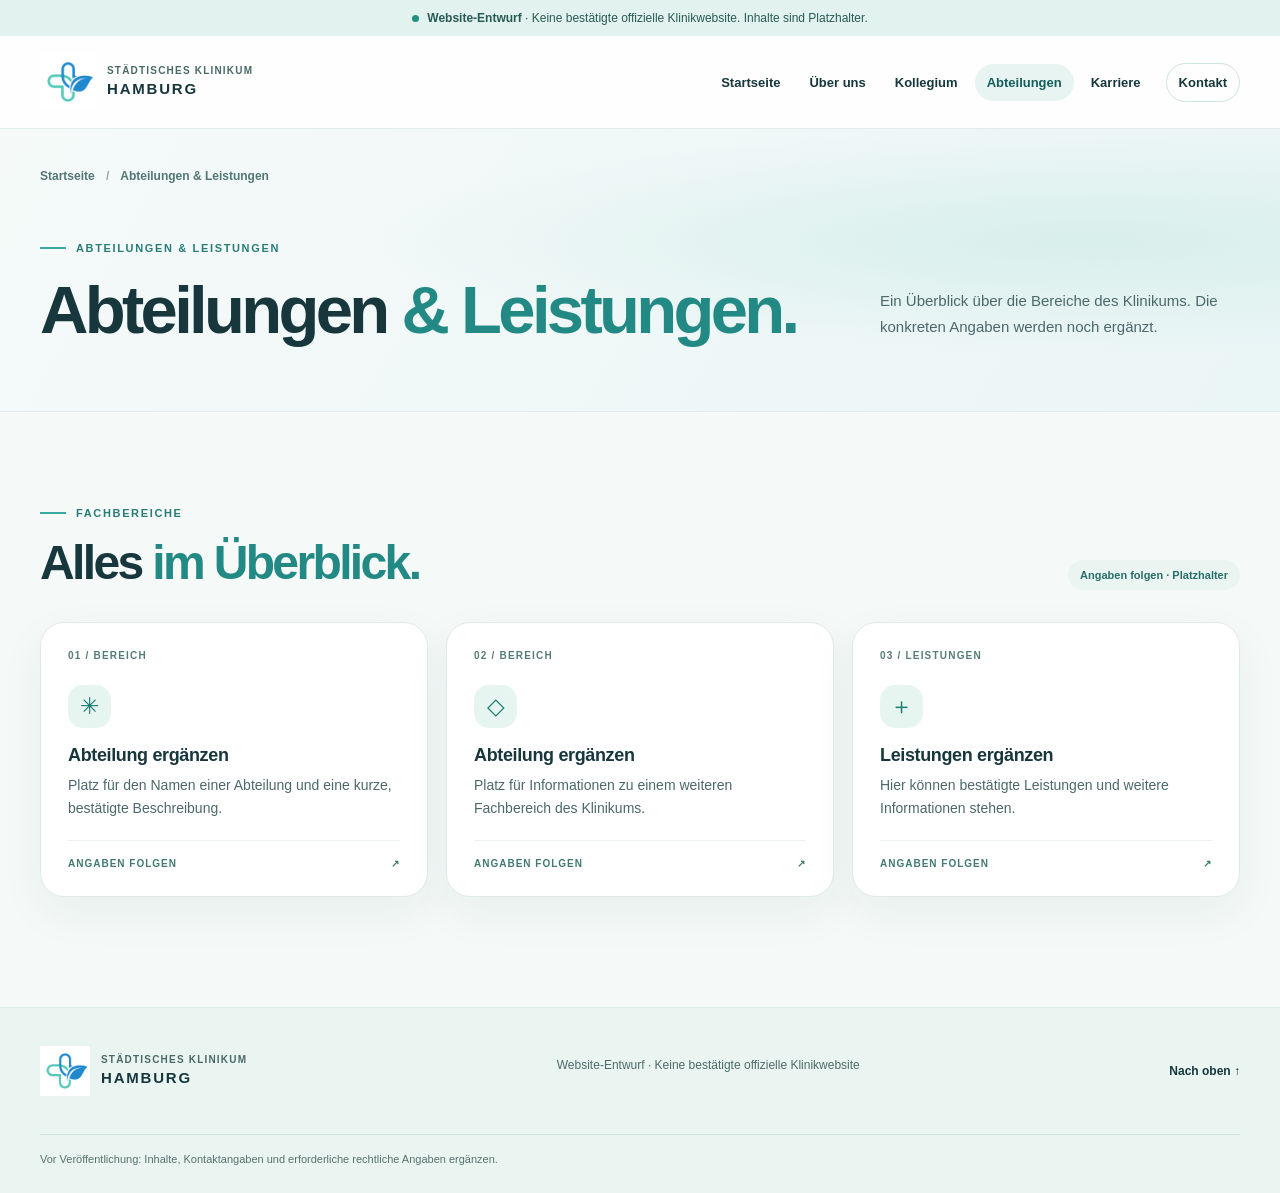
==== abteilungen.html @ b6c34951 "Add files via upload" ====
<!doctype html>
<html lang="de" id="seitenanfang"><head><meta charset="utf-8"><meta name="viewport" content="width=device-width, initial-scale=1"><meta name="description" content="Website-Entwurf für das Städtische Klinikum Hamburg. Inhalte und Kontaktdaten sind Platzhalter und müssen ergänzt werden."><meta name="theme-color" content="#f3f8f7"><title>Abteilungen &amp; Leistungen | Städtisches Klinikum Hamburg</title><link rel="icon" href="assets/logo.png" type="image/png"><link rel="stylesheet" href="style.css"></head><body><a class="skip-link" href="#inhalt">Zum Inhalt springen</a>
<div class="notice"><span class="notice-dot" aria-hidden="true"></span><strong>Website-Entwurf</strong><span> · Keine bestätigte offizielle Klinikwebsite. Inhalte sind Platzhalter.</span></div>
<header class="site-header"><div class="container header-inner"><a class="brand" href="index.html" aria-label="Städtisches Klinikum Hamburg – zur Startseite"><img src="assets/logo.png" alt="" width="56" height="56"><span>STÄDTISCHES KLINIKUM<strong>HAMBURG</strong></span></a><nav class="nav" aria-label="Hauptnavigation"><a href="index.html">Startseite</a><a href="ueber-uns.html">Über uns</a><a href="kollegium.html">Kollegium</a><a href="abteilungen.html" aria-current="page">Abteilungen</a><a href="karriere.html">Karriere</a><a href="kontakt.html">Kontakt</a></nav></div></header><main id="inhalt"><section class="page-hero"><div class="container"><a href="index.html" class="breadcrumb">Startseite <span aria-hidden="true">/</span> Abteilungen & Leistungen</a><div class="page-heading"><div><div class="eyebrow"><span></span>ABTEILUNGEN & LEISTUNGEN</div><h1>Abteilungen <em>&amp; Leistungen.</em></h1></div><p>Ein Überblick über die Bereiche des Klinikums. Die konkreten Angaben werden noch ergänzt.</p></div></div></section><section class="content-section"><div class="container"><div class="subheading"><div><div class="eyebrow"><span></span> FACHBEREICHE</div><h2>Alles <em>im Überblick.</em></h2></div><span class="tag">Angaben folgen · Platzhalter</span></div><div class="service-grid"><article class="service-card"><span class="card-label">01 / BEREICH</span><span class="icon" aria-hidden="true">✳</span><h3>Abteilung ergänzen</h3><p>Platz für den Namen einer Abteilung und eine kurze, bestätigte Beschreibung.</p><span class="card-foot">ANGABEN FOLGEN <span aria-hidden="true">↗</span></span></article><article class="service-card"><span class="card-label">02 / BEREICH</span><span class="icon" aria-hidden="true">◇</span><h3>Abteilung ergänzen</h3><p>Platz für Informationen zu einem weiteren Fachbereich des Klinikums.</p><span class="card-foot">ANGABEN FOLGEN <span aria-hidden="true">↗</span></span></article><article class="service-card"><span class="card-label">03 / LEISTUNGEN</span><span class="icon" aria-hidden="true">＋</span><h3>Leistungen ergänzen</h3><p>Hier können bestätigte Leistungen und weitere Informationen stehen.</p><span class="card-foot">ANGABEN FOLGEN <span aria-hidden="true">↗</span></span></article></div></div></section></main><footer><div class="container footer-inner"><a class="brand" href="index.html"><img src="assets/logo.png" alt="" width="50" height="50"><span>STÄDTISCHES KLINIKUM<strong>HAMBURG</strong></span></a><p>Website-Entwurf · Keine bestätigte offizielle Klinikwebsite</p><a class="footer-link" href="#seitenanfang">Nach oben ↑</a></div><div class="container footer-bottom">Vor Veröffentlichung: Inhalte, Kontaktangaben und erforderliche rechtliche Angaben ergänzen.</div></footer></body></html>
---- style.css ----
:root{--ink:#17373d;--muted:#4c686b;--teal:#176f72;--mint:#50c2b2;--blue:#2585c6;--line:#dbeae7;--bg:#f5f9f8;--shadow:0 16px 45px rgba(32,82,76,.06)}*{box-sizing:border-box}html{scroll-behavior:smooth}body{margin:0;color:var(--ink);background:var(--bg);font-family:-apple-system,BlinkMacSystemFont,"Segoe UI",Arial,sans-serif;-webkit-font-smoothing:antialiased}a{color:inherit}a:focus-visible{outline:3px solid #b46b00;outline-offset:4px}.container{width:min(1200px,calc(100% - 64px));margin:auto}.skip-link{position:absolute;top:-100px;left:12px;z-index:20;background:#fff;padding:12px}.skip-link:focus{top:12px}.notice{padding:9px 16px;text-align:center;background:#e2f2ef;color:#285a55;font-size:12px;line-height:1.5}.notice-dot{display:inline-block;width:7px;height:7px;background:#238f80;border-radius:50%;margin-right:8px}.site-header{background:rgba(255,255,255,.92);border-bottom:1px solid #e1eeeb}.header-inner{min-height:92px;display:flex;justify-content:space-between;align-items:center;gap:30px}.brand{text-decoration:none;display:inline-flex;align-items:center;gap:11px;flex-shrink:0}.brand img{object-fit:contain}.brand>span{font-size:10px;letter-spacing:.12em;font-weight:700;line-height:1.5;color:#496968}.brand strong{display:block;font-size:15px;letter-spacing:.12em;color:#17373d}.nav{display:flex;align-items:center;gap:5px}.nav a{font-size:13px;font-weight:650;text-decoration:none;padding:11px 12px;border-radius:30px;white-space:nowrap}.nav a:hover,.nav a[aria-current=page]{background:#e7f4f1;color:#165e5c}.nav a:last-child{border:1px solid #cee4df;margin-left:8px}.home-hero{background:radial-gradient(ellipse at 90% 14%,#d9f1ed 0,transparent 38%),radial-gradient(ellipse at 65% 100%,#e3f2f7 0,transparent 43%),#f6faf9;overflow:hidden}.hero-layout{min-height:585px;display:grid;grid-template-columns:1.05fr .95fr;align-items:center;gap:55px}.hero-copy{padding:80px 0}.eyebrow{font-size:11px;letter-spacing:.15em;font-weight:750;color:#287d77;display:flex;align-items:center;gap:10px}.eyebrow>span{display:block;width:26px;height:2px;background:#38aa9f}h1,h2,h3,p{margin-top:0}h1,h2{letter-spacing:-.055em;font-weight:650}h1{font-size:clamp(48px,5.5vw,74px);line-height:1.07;margin:23px 0}h1 em,h2 em{color:#238984;font-style:normal}.hero-copy>p{font-size:16px;line-height:1.8;color:var(--muted);max-width:505px;margin-bottom:30px}.actions{display:flex;flex-wrap:wrap;gap:10px}.button{min-height:51px;padding:0 20px;display:inline-flex;align-items:center;justify-content:center;gap:24px;border-radius:14px;text-decoration:none;font-size:13px;font-weight:700;transition:transform .2s,background .2s}.button:hover{transform:translateY(-2px)}.primary{color:white;background:#176f72}.primary:hover{background:#125b5e}.secondary{border:1px solid #c9ded9;background:#fff}.hero-note{margin-top:45px;font-size:12px;color:#506e6b}.hero-note span{color:#278f86;font-size:18px;margin-right:7px}.hero-visual{height:430px;position:relative;display:grid;place-items:center;overflow:hidden;border-radius:42px;background:linear-gradient(145deg,#e6f5f2,#d5ede9 53%,#dbeff5);border:1px solid #d0eae4;box-shadow:0 22px 60px #287e7012}.hero-visual:before{content:"";position:absolute;inset:0;background:radial-gradient(circle at 20% 20%,#fff9,transparent 45%)}.orbit{position:absolute;border:1px solid #afdcd4;border-radius:50%;width:310px;height:310px}.orbit.two{width:440px;height:440px;opacity:.7}.logo-disc{z-index:1;display:grid;place-items:center;width:240px;height:240px;background:white;border-radius:50%;box-shadow:0 20px 45px #317c7020}.logo-disc img{width:185px;height:185px}.floating-label{position:absolute;bottom:27px;left:24px;background:#fffffff0;border:1px solid white;border-radius:17px;box-shadow:var(--shadow);display:flex;align-items:center;gap:12px;padding:13px 17px;font-size:9px;letter-spacing:.1em;color:#5e7975}.floating-label>span{font-size:29px;color:#38ac9f}.floating-label strong{display:block;font-size:12px;letter-spacing:0;color:var(--ink);margin-top:4px}.home-overview,.content-section{padding:95px 0 110px}.section-heading,.subheading{display:flex;justify-content:space-between;align-items:end;gap:20px;margin-bottom:32px}.section-heading h2,.subheading h2,.statement h2{font-size:clamp(33px,3.8vw,48px);line-height:1.15;margin:16px 0 0}.section-heading>p{font-size:14px;color:var(--muted);margin:0 0 5px}.overview-grid{display:grid;grid-template-columns:repeat(3,1fr);gap:16px}.overview-card,.service-card,.person-card,.contact-card,.content-card,.side-card{background:#fff;border:1px solid #e0ebe8;border-radius:24px;box-shadow:var(--shadow)}.overview-card{min-height:230px;padding:25px;display:flex;flex-direction:column;text-decoration:none;transition:transform .2s,box-shadow .2s,border-color .2s}.overview-card:hover{transform:translateY(-3px);border-color:#abd9d0;box-shadow:0 20px 45px #296f6815}.overview-card.wide{background:linear-gradient(145deg,#fff,#edf8f5)}.card-label{font-size:10px;letter-spacing:.12em;font-weight:750;color:#557c77}.icon{display:grid;place-items:center;width:43px;height:43px;border-radius:15px;color:#1b7c76;background:#e7f5f1;font-size:23px;margin:24px 0 17px}.overview-card h3,.service-card h3,.person-card h3,.contact-card h3{font-size:18px;letter-spacing:-.02em;margin:0 0 8px}.overview-card p,.service-card p,.contact-card p{font-size:14px;line-height:1.65;color:var(--muted);margin-bottom:20px}.card-link{margin-top:auto;padding-top:14px;border-top:1px solid #eaf1ef;font-size:12px;font-weight:700;color:#237c76;display:flex;justify-content:space-between}.info-strip{margin-top:24px;padding:20px 23px;display:flex;gap:15px;align-items:flex-start;background:#eaf5f2;border:1px solid #d7eae5;border-radius:19px}.info-symbol{display:grid;place-items:center;flex-shrink:0;width:26px;height:26px;border:1px solid #77aea4;color:#286f68;border-radius:50%;font-weight:700;font-size:14px}.info-strip p{margin:0;color:#426762;font-size:13px;line-height:1.65}.info-strip strong{color:#234d4a}.page-hero{padding:37px 0 65px;background:radial-gradient(ellipse at 85% 40%,#d8efeb,transparent 47%),linear-gradient(120deg,#f5faf9,#eaf5f6);border-bottom:1px solid #e1eeeb}.breadcrumb{text-decoration:none;color:#517773;font-size:12px;font-weight:650}.breadcrumb span{margin:0 8px;color:#8eaaa5}.page-heading{padding-top:58px;display:flex;justify-content:space-between;align-items:end;gap:40px}.page-heading h1{font-size:clamp(42px,5.3vw,67px);margin:20px 0 0}.page-heading>p{color:var(--muted);font-size:15px;line-height:1.75;max-width:360px;margin:0 0 5px}.split{display:grid;grid-template-columns:1.7fr 1fr;gap:20px}.content-card{padding:44px}.statement h2{margin-bottom:28px}.statement p{max-width:650px;color:var(--muted);font-size:15px;line-height:1.8}.statement p.large-copy{font-size:19px;line-height:1.6;color:var(--ink)}.statement .actions{margin-top:28px}.tag{display:inline-block;background:#eaf5f2;color:#286e68;padding:9px 12px;border-radius:30px;font-weight:700;font-size:11px}.side-card{padding:36px;background:linear-gradient(155deg,#ecf8f5,#e1f1f2)}.side-mark{display:grid;place-items:center;width:55px;height:55px;border-radius:18px;background:white;color:#2aa093;font-size:29px;margin-bottom:42px}.side-card h3{font-size:22px;margin:12px 0 20px}.side-card a{display:flex;justify-content:space-between;padding:15px 0;border-top:1px solid #cfe5df;font-size:13px;font-weight:650;text-decoration:none}.side-card a span{color:#238984}.side-card p:not(.card-label){color:var(--muted);font-size:14px;line-height:1.7}.service-grid,.team-grid,.contact-grid{display:grid;grid-template-columns:repeat(3,1fr);gap:18px}.service-card,.contact-card{padding:27px;min-height:255px;display:flex;flex-direction:column}.card-foot{margin-top:auto;padding-top:17px;border-top:1px solid #eaf1ef;font-size:10px;letter-spacing:.1em;color:#407a72;font-weight:750;display:flex;justify-content:space-between}.person-card{overflow:hidden}.photo-placeholder{height:245px;background:linear-gradient(145deg,#e6f4f0,#dceeea);display:flex;flex-direction:column;align-items:center;justify-content:center;gap:12px;color:#5a8c82;font-size:10px;font-weight:700;letter-spacing:.12em}.photo-placeholder.alt{background:linear-gradient(145deg,#e9f3f6,#deeff1);color:#638c96}.photo-placeholder svg{width:82px;height:82px}.person-info{padding:24px}.person-info h3{margin:15px 0 7px}.person-info p{font-size:13px;color:var(--muted);margin:0}.contact-card{min-height:220px}.contact-card p{overflow-wrap:anywhere}.contact-card .icon{margin:25px 0 18px}footer{background:#eaf4f1;border-top:1px solid #dcebe7}.footer-inner{display:flex;align-items:center;justify-content:space-between;gap:25px;padding:38px 0}.footer-inner p{font-size:12px;color:#4d6c68}.footer-link{font-size:12px;font-weight:700;text-decoration:none}.footer-bottom{font-size:11px;color:#56736e;padding:16px 0 25px;border-top:1px solid #d1e5df;line-height:1.5}@media(max-width:950px){.header-inner{padding:16px 0;flex-direction:column;align-items:flex-start;gap:12px}.nav{width:100%;flex-wrap:wrap;gap:2px}.nav a{padding:10px}.nav a:last-child{margin-left:0}.hero-layout{gap:25px}.hero-visual{height:370px}.overview-grid{grid-template-columns:repeat(2,1fr)}.team-grid,.service-grid,.contact-grid{gap:12px}}@media(max-width:680px){.container{width:calc(100% - 36px)}.notice{font-size:11px}.brand img{width:48px;height:48px}.brand strong{font-size:14px}.nav a{font-size:12px;padding:10px 9px}.hero-layout{display:flex;flex-direction:column;align-items:stretch;gap:0}.hero-copy{padding:58px 0 35px}.hero-copy>p{font-size:15px}.hero-note{margin-top:28px}.hero-visual{height:285px;margin-bottom:32px;border-radius:28px}.logo-disc{width:185px;height:185px}.logo-disc img{width:145px;height:145px}.orbit{width:250px;height:250px}.orbit.two{width:360px;height:360px}.floating-label{left:15px;bottom:15px}.home-overview,.content-section{padding:65px 0 75px}.section-heading,.subheading{align-items:flex-start;flex-direction:column}.overview-grid,.team-grid,.service-grid,.contact-grid,.split{grid-template-columns:1fr}.overview-card{min-height:210px}.page-hero{padding:28px 0 48px}.page-heading{padding-top:42px;align-items:flex-start;flex-direction:column;gap:18px}.page-heading h1{font-size:42px}.content-card,.side-card{padding:27px}.photo-placeholder{height:220px}.footer-inner{align-items:flex-start;flex-direction:column}.footer-inner p{margin:0}.actions .button{width:100%;justify-content:space-between}}@media(prefers-reduced-motion:reduce){html{scroll-behavior:auto}.button,.overview-card{transition:none}.button:hover,.overview-card:hover{transform:none}}
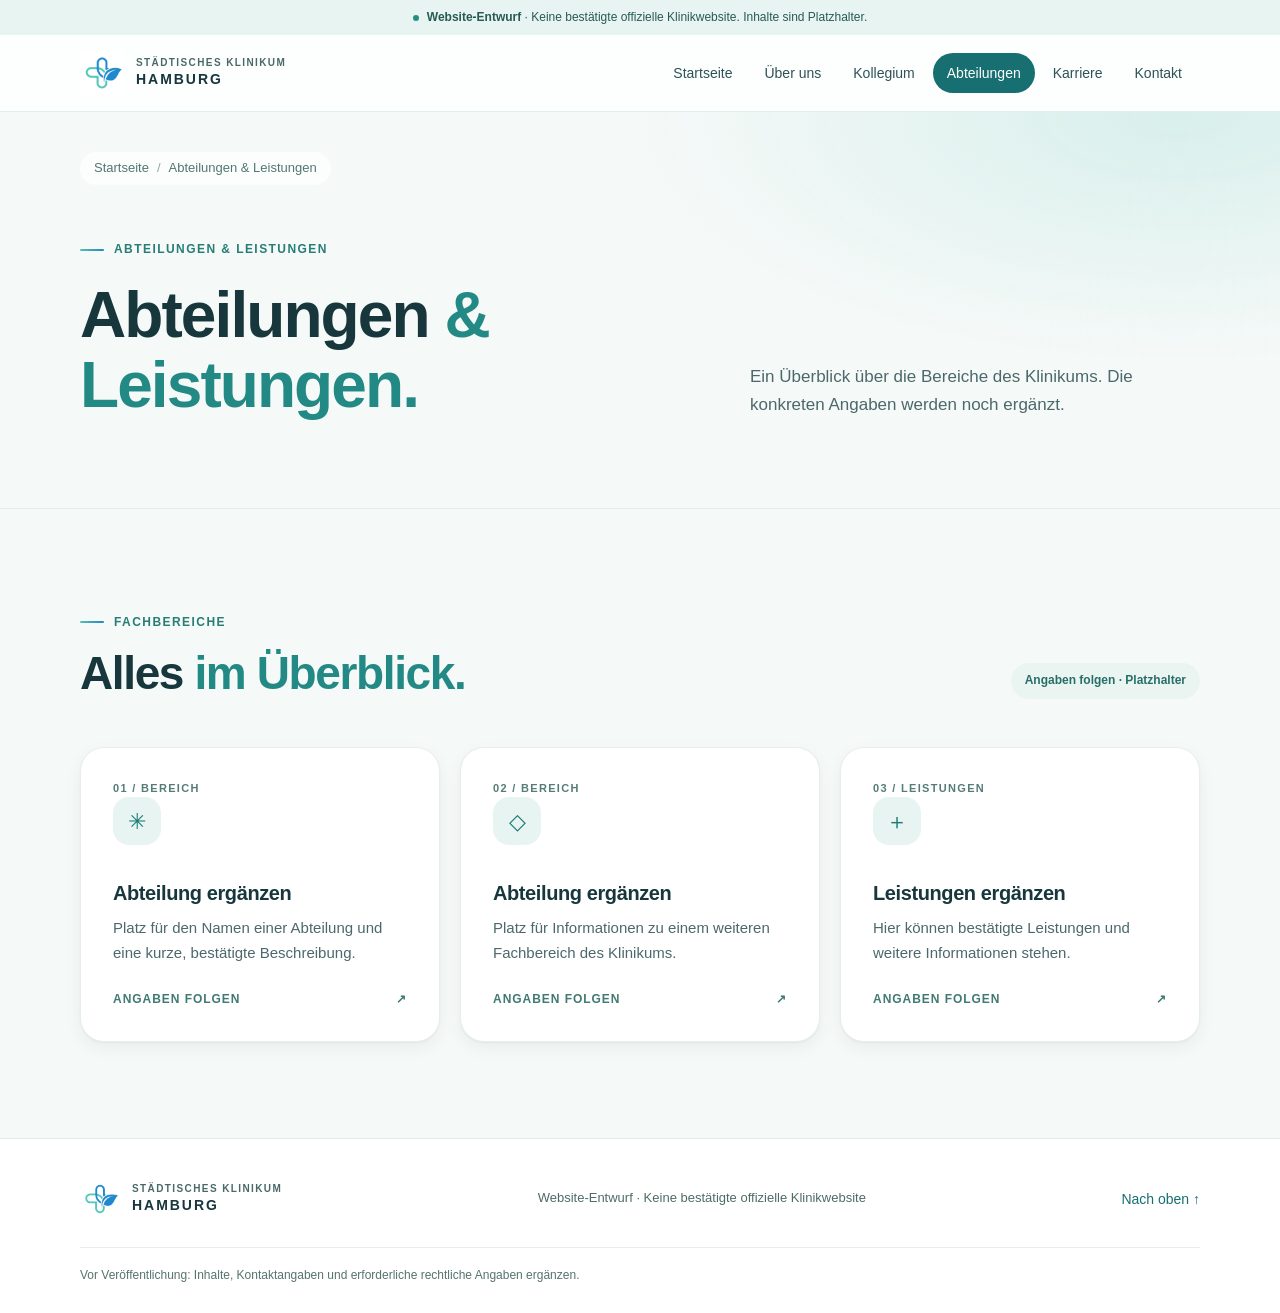
==== commit c6abc1c4: "Add files via upload" ====
--- a/abteilungen.html
+++ b/abteilungen.html
@@ -1,4 +1,2 @@
 <!doctype html>
-<html lang="de" id="seitenanfang"><head><meta charset="utf-8"><meta name="viewport" content="width=device-width, initial-scale=1"><meta name="description" content="Website-Entwurf für das Städtische Klinikum Hamburg. Inhalte und Kontaktdaten sind Platzhalter und müssen ergänzt werden."><meta name="theme-color" content="#f3f8f7"><title>Abteilungen &amp; Leistungen | Städtisches Klinikum Hamburg</title><link rel="icon" href="assets/logo.png" type="image/png"><link rel="stylesheet" href="style.css"></head><body><a class="skip-link" href="#inhalt">Zum Inhalt springen</a>
-<div class="notice"><span class="notice-dot" aria-hidden="true"></span><strong>Website-Entwurf</strong><span> · Keine bestätigte offizielle Klinikwebsite. Inhalte sind Platzhalter.</span></div>
-<header class="site-header"><div class="container header-inner"><a class="brand" href="index.html" aria-label="Städtisches Klinikum Hamburg – zur Startseite"><img src="assets/logo.png" alt="" width="56" height="56"><span>STÄDTISCHES KLINIKUM<strong>HAMBURG</strong></span></a><nav class="nav" aria-label="Hauptnavigation"><a href="index.html">Startseite</a><a href="ueber-uns.html">Über uns</a><a href="kollegium.html">Kollegium</a><a href="abteilungen.html" aria-current="page">Abteilungen</a><a href="karriere.html">Karriere</a><a href="kontakt.html">Kontakt</a></nav></div></header><main id="inhalt"><section class="page-hero"><div class="container"><a href="index.html" class="breadcrumb">Startseite <span aria-hidden="true">/</span> Abteilungen & Leistungen</a><div class="page-heading"><div><div class="eyebrow"><span></span>ABTEILUNGEN & LEISTUNGEN</div><h1>Abteilungen <em>&amp; Leistungen.</em></h1></div><p>Ein Überblick über die Bereiche des Klinikums. Die konkreten Angaben werden noch ergänzt.</p></div></div></section><section class="content-section"><div class="container"><div class="subheading"><div><div class="eyebrow"><span></span> FACHBEREICHE</div><h2>Alles <em>im Überblick.</em></h2></div><span class="tag">Angaben folgen · Platzhalter</span></div><div class="service-grid"><article class="service-card"><span class="card-label">01 / BEREICH</span><span class="icon" aria-hidden="true">✳</span><h3>Abteilung ergänzen</h3><p>Platz für den Namen einer Abteilung und eine kurze, bestätigte Beschreibung.</p><span class="card-foot">ANGABEN FOLGEN <span aria-hidden="true">↗</span></span></article><article class="service-card"><span class="card-label">02 / BEREICH</span><span class="icon" aria-hidden="true">◇</span><h3>Abteilung ergänzen</h3><p>Platz für Informationen zu einem weiteren Fachbereich des Klinikums.</p><span class="card-foot">ANGABEN FOLGEN <span aria-hidden="true">↗</span></span></article><article class="service-card"><span class="card-label">03 / LEISTUNGEN</span><span class="icon" aria-hidden="true">＋</span><h3>Leistungen ergänzen</h3><p>Hier können bestätigte Leistungen und weitere Informationen stehen.</p><span class="card-foot">ANGABEN FOLGEN <span aria-hidden="true">↗</span></span></article></div></div></section></main><footer><div class="container footer-inner"><a class="brand" href="index.html"><img src="assets/logo.png" alt="" width="50" height="50"><span>STÄDTISCHES KLINIKUM<strong>HAMBURG</strong></span></a><p>Website-Entwurf · Keine bestätigte offizielle Klinikwebsite</p><a class="footer-link" href="#seitenanfang">Nach oben ↑</a></div><div class="container footer-bottom">Vor Veröffentlichung: Inhalte, Kontaktangaben und erforderliche rechtliche Angaben ergänzen.</div></footer></body></html>+<html lang="de" id="seitenanfang"><head><meta charset="utf-8"><meta name="viewport" content="width=device-width, initial-scale=1"><meta name="description" content="Website-Entwurf für das Städtische Klinikum Hamburg. Inhalte und Kontaktdaten sind Platzhalter und müssen ergänzt werden."><meta name="theme-color" content="#f5f9f8"><title>Abteilungen &amp; Leistungen | Städtisches Klinikum Hamburg</title><link rel="icon" href="assets/logo.png" type="image/png"><link rel="stylesheet" href="style.css"></head><body><a class="skip-link" href="#inhalt">Zum Inhalt springen</a><div class="notice"><span class="notice-dot" aria-hidden="true"></span><strong>Website-Entwurf</strong><span> · Keine bestätigte offizielle Klinikwebsite. Inhalte sind Platzhalter.</span></div><header class="site-header"><div class="container header-inner"><a class="brand" href="index.html" aria-label="Städtisches Klinikum Hamburg – zur Startseite"><img src="assets/logo.png" alt="" width="44" height="44"><span>STÄDTISCHES KLINIKUM<strong>HAMBURG</strong></span></a><nav class="nav" aria-label="Hauptnavigation"><a href="index.html">Startseite</a><a href="ueber-uns.html">Über uns</a><a href="kollegium.html">Kollegium</a><a href="abteilungen.html" aria-current="page">Abteilungen</a><a href="karriere.html">Karriere</a><a href="kontakt.html">Kontakt</a></nav></div></header><main id="inhalt"><section class="page-hero"><div class="container"><a class="breadcrumb" href="index.html">Startseite <span aria-hidden="true">/</span> Abteilungen &amp; Leistungen</a><div class="page-heading"><div><div class="eyebrow">ABTEILUNGEN &amp; LEISTUNGEN</div><h1>Abteilungen <em>&amp; Leistungen.</em></h1></div><p>Ein Überblick über die Bereiche des Klinikums. Die konkreten Angaben werden noch ergänzt.</p></div></div></section><section class="section"><div class="container"><div class="section-head"><div><div class="eyebrow">FACHBEREICHE</div><h2>Alles <em>im Überblick.</em></h2></div><span class="tag">Angaben folgen · Platzhalter</span></div><div class="service-grid"><article class="service-card"><span class="card-label">01 / BEREICH</span><span class="icon" aria-hidden="true">✳</span><h3>Abteilung ergänzen</h3><p>Platz für den Namen einer Abteilung und eine kurze, bestätigte Beschreibung.</p><span class="card-foot">ANGABEN FOLGEN <span aria-hidden="true">↗</span></span></article><article class="service-card"><span class="card-label">02 / BEREICH</span><span class="icon" aria-hidden="true">◇</span><h3>Abteilung ergänzen</h3><p>Platz für Informationen zu einem weiteren Fachbereich des Klinikums.</p><span class="card-foot">ANGABEN FOLGEN <span aria-hidden="true">↗</span></span></article><article class="service-card"><span class="card-label">03 / LEISTUNGEN</span><span class="icon" aria-hidden="true">＋</span><h3>Leistungen ergänzen</h3><p>Hier können bestätigte Leistungen und weitere Informationen stehen.</p><span class="card-foot">ANGABEN FOLGEN <span aria-hidden="true">↗</span></span></article></div></div></section></main><footer><div class="container footer-inner"><a class="brand" href="index.html"><img src="assets/logo.png" alt="" width="40" height="40"><span>STÄDTISCHES KLINIKUM<strong>HAMBURG</strong></span></a><p>Website-Entwurf · Keine bestätigte offizielle Klinikwebsite</p><a class="footer-link" href="#seitenanfang">Nach oben ↑</a></div><div class="container footer-bottom">Vor Veröffentlichung: Inhalte, Kontaktangaben und erforderliche rechtliche Angaben ergänzen.</div></footer></body></html>
--- a/style.css
+++ b/style.css
@@ -1 +1,195 @@
-:root{--ink:#17373d;--muted:#4c686b;--teal:#176f72;--mint:#50c2b2;--blue:#2585c6;--line:#dbeae7;--bg:#f5f9f8;--shadow:0 16px 45px rgba(32,82,76,.06)}*{box-sizing:border-box}html{scroll-behavior:smooth}body{margin:0;color:var(--ink);background:var(--bg);font-family:-apple-system,BlinkMacSystemFont,"Segoe UI",Arial,sans-serif;-webkit-font-smoothing:antialiased}a{color:inherit}a:focus-visible{outline:3px solid #b46b00;outline-offset:4px}.container{width:min(1200px,calc(100% - 64px));margin:auto}.skip-link{position:absolute;top:-100px;left:12px;z-index:20;background:#fff;padding:12px}.skip-link:focus{top:12px}.notice{padding:9px 16px;text-align:center;background:#e2f2ef;color:#285a55;font-size:12px;line-height:1.5}.notice-dot{display:inline-block;width:7px;height:7px;background:#238f80;border-radius:50%;margin-right:8px}.site-header{background:rgba(255,255,255,.92);border-bottom:1px solid #e1eeeb}.header-inner{min-height:92px;display:flex;justify-content:space-between;align-items:center;gap:30px}.brand{text-decoration:none;display:inline-flex;align-items:center;gap:11px;flex-shrink:0}.brand img{object-fit:contain}.brand>span{font-size:10px;letter-spacing:.12em;font-weight:700;line-height:1.5;color:#496968}.brand strong{display:block;font-size:15px;letter-spacing:.12em;color:#17373d}.nav{display:flex;align-items:center;gap:5px}.nav a{font-size:13px;font-weight:650;text-decoration:none;padding:11px 12px;border-radius:30px;white-space:nowrap}.nav a:hover,.nav a[aria-current=page]{background:#e7f4f1;color:#165e5c}.nav a:last-child{border:1px solid #cee4df;margin-left:8px}.home-hero{background:radial-gradient(ellipse at 90% 14%,#d9f1ed 0,transparent 38%),radial-gradient(ellipse at 65% 100%,#e3f2f7 0,transparent 43%),#f6faf9;overflow:hidden}.hero-layout{min-height:585px;display:grid;grid-template-columns:1.05fr .95fr;align-items:center;gap:55px}.hero-copy{padding:80px 0}.eyebrow{font-size:11px;letter-spacing:.15em;font-weight:750;color:#287d77;display:flex;align-items:center;gap:10px}.eyebrow>span{display:block;width:26px;height:2px;background:#38aa9f}h1,h2,h3,p{margin-top:0}h1,h2{letter-spacing:-.055em;font-weight:650}h1{font-size:clamp(48px,5.5vw,74px);line-height:1.07;margin:23px 0}h1 em,h2 em{color:#238984;font-style:normal}.hero-copy>p{font-size:16px;line-height:1.8;color:var(--muted);max-width:505px;margin-bottom:30px}.actions{display:flex;flex-wrap:wrap;gap:10px}.button{min-height:51px;padding:0 20px;display:inline-flex;align-items:center;justify-content:center;gap:24px;border-radius:14px;text-decoration:none;font-size:13px;font-weight:700;transition:transform .2s,background .2s}.button:hover{transform:translateY(-2px)}.primary{color:white;background:#176f72}.primary:hover{background:#125b5e}.secondary{border:1px solid #c9ded9;background:#fff}.hero-note{margin-top:45px;font-size:12px;color:#506e6b}.hero-note span{color:#278f86;font-size:18px;margin-right:7px}.hero-visual{height:430px;position:relative;display:grid;place-items:center;overflow:hidden;border-radius:42px;background:linear-gradient(145deg,#e6f5f2,#d5ede9 53%,#dbeff5);border:1px solid #d0eae4;box-shadow:0 22px 60px #287e7012}.hero-visual:before{content:"";position:absolute;inset:0;background:radial-gradient(circle at 20% 20%,#fff9,transparent 45%)}.orbit{position:absolute;border:1px solid #afdcd4;border-radius:50%;width:310px;height:310px}.orbit.two{width:440px;height:440px;opacity:.7}.logo-disc{z-index:1;display:grid;place-items:center;width:240px;height:240px;background:white;border-radius:50%;box-shadow:0 20px 45px #317c7020}.logo-disc img{width:185px;height:185px}.floating-label{position:absolute;bottom:27px;left:24px;background:#fffffff0;border:1px solid white;border-radius:17px;box-shadow:var(--shadow);display:flex;align-items:center;gap:12px;padding:13px 17px;font-size:9px;letter-spacing:.1em;color:#5e7975}.floating-label>span{font-size:29px;color:#38ac9f}.floating-label strong{display:block;font-size:12px;letter-spacing:0;color:var(--ink);margin-top:4px}.home-overview,.content-section{padding:95px 0 110px}.section-heading,.subheading{display:flex;justify-content:space-between;align-items:end;gap:20px;margin-bottom:32px}.section-heading h2,.subheading h2,.statement h2{font-size:clamp(33px,3.8vw,48px);line-height:1.15;margin:16px 0 0}.section-heading>p{font-size:14px;color:var(--muted);margin:0 0 5px}.overview-grid{display:grid;grid-template-columns:repeat(3,1fr);gap:16px}.overview-card,.service-card,.person-card,.contact-card,.content-card,.side-card{background:#fff;border:1px solid #e0ebe8;border-radius:24px;box-shadow:var(--shadow)}.overview-card{min-height:230px;padding:25px;display:flex;flex-direction:column;text-decoration:none;transition:transform .2s,box-shadow .2s,border-color .2s}.overview-card:hover{transform:translateY(-3px);border-color:#abd9d0;box-shadow:0 20px 45px #296f6815}.overview-card.wide{background:linear-gradient(145deg,#fff,#edf8f5)}.card-label{font-size:10px;letter-spacing:.12em;font-weight:750;color:#557c77}.icon{display:grid;place-items:center;width:43px;height:43px;border-radius:15px;color:#1b7c76;background:#e7f5f1;font-size:23px;margin:24px 0 17px}.overview-card h3,.service-card h3,.person-card h3,.contact-card h3{font-size:18px;letter-spacing:-.02em;margin:0 0 8px}.overview-card p,.service-card p,.contact-card p{font-size:14px;line-height:1.65;color:var(--muted);margin-bottom:20px}.card-link{margin-top:auto;padding-top:14px;border-top:1px solid #eaf1ef;font-size:12px;font-weight:700;color:#237c76;display:flex;justify-content:space-between}.info-strip{margin-top:24px;padding:20px 23px;display:flex;gap:15px;align-items:flex-start;background:#eaf5f2;border:1px solid #d7eae5;border-radius:19px}.info-symbol{display:grid;place-items:center;flex-shrink:0;width:26px;height:26px;border:1px solid #77aea4;color:#286f68;border-radius:50%;font-weight:700;font-size:14px}.info-strip p{margin:0;color:#426762;font-size:13px;line-height:1.65}.info-strip strong{color:#234d4a}.page-hero{padding:37px 0 65px;background:radial-gradient(ellipse at 85% 40%,#d8efeb,transparent 47%),linear-gradient(120deg,#f5faf9,#eaf5f6);border-bottom:1px solid #e1eeeb}.breadcrumb{text-decoration:none;color:#517773;font-size:12px;font-weight:650}.breadcrumb span{margin:0 8px;color:#8eaaa5}.page-heading{padding-top:58px;display:flex;justify-content:space-between;align-items:end;gap:40px}.page-heading h1{font-size:clamp(42px,5.3vw,67px);margin:20px 0 0}.page-heading>p{color:var(--muted);font-size:15px;line-height:1.75;max-width:360px;margin:0 0 5px}.split{display:grid;grid-template-columns:1.7fr 1fr;gap:20px}.content-card{padding:44px}.statement h2{margin-bottom:28px}.statement p{max-width:650px;color:var(--muted);font-size:15px;line-height:1.8}.statement p.large-copy{font-size:19px;line-height:1.6;color:var(--ink)}.statement .actions{margin-top:28px}.tag{display:inline-block;background:#eaf5f2;color:#286e68;padding:9px 12px;border-radius:30px;font-weight:700;font-size:11px}.side-card{padding:36px;background:linear-gradient(155deg,#ecf8f5,#e1f1f2)}.side-mark{display:grid;place-items:center;width:55px;height:55px;border-radius:18px;background:white;color:#2aa093;font-size:29px;margin-bottom:42px}.side-card h3{font-size:22px;margin:12px 0 20px}.side-card a{display:flex;justify-content:space-between;padding:15px 0;border-top:1px solid #cfe5df;font-size:13px;font-weight:650;text-decoration:none}.side-card a span{color:#238984}.side-card p:not(.card-label){color:var(--muted);font-size:14px;line-height:1.7}.service-grid,.team-grid,.contact-grid{display:grid;grid-template-columns:repeat(3,1fr);gap:18px}.service-card,.contact-card{padding:27px;min-height:255px;display:flex;flex-direction:column}.card-foot{margin-top:auto;padding-top:17px;border-top:1px solid #eaf1ef;font-size:10px;letter-spacing:.1em;color:#407a72;font-weight:750;display:flex;justify-content:space-between}.person-card{overflow:hidden}.photo-placeholder{height:245px;background:linear-gradient(145deg,#e6f4f0,#dceeea);display:flex;flex-direction:column;align-items:center;justify-content:center;gap:12px;color:#5a8c82;font-size:10px;font-weight:700;letter-spacing:.12em}.photo-placeholder.alt{background:linear-gradient(145deg,#e9f3f6,#deeff1);color:#638c96}.photo-placeholder svg{width:82px;height:82px}.person-info{padding:24px}.person-info h3{margin:15px 0 7px}.person-info p{font-size:13px;color:var(--muted);margin:0}.contact-card{min-height:220px}.contact-card p{overflow-wrap:anywhere}.contact-card .icon{margin:25px 0 18px}footer{background:#eaf4f1;border-top:1px solid #dcebe7}.footer-inner{display:flex;align-items:center;justify-content:space-between;gap:25px;padding:38px 0}.footer-inner p{font-size:12px;color:#4d6c68}.footer-link{font-size:12px;font-weight:700;text-decoration:none}.footer-bottom{font-size:11px;color:#56736e;padding:16px 0 25px;border-top:1px solid #d1e5df;line-height:1.5}@media(max-width:950px){.header-inner{padding:16px 0;flex-direction:column;align-items:flex-start;gap:12px}.nav{width:100%;flex-wrap:wrap;gap:2px}.nav a{padding:10px}.nav a:last-child{margin-left:0}.hero-layout{gap:25px}.hero-visual{height:370px}.overview-grid{grid-template-columns:repeat(2,1fr)}.team-grid,.service-grid,.contact-grid{gap:12px}}@media(max-width:680px){.container{width:calc(100% - 36px)}.notice{font-size:11px}.brand img{width:48px;height:48px}.brand strong{font-size:14px}.nav a{font-size:12px;padding:10px 9px}.hero-layout{display:flex;flex-direction:column;align-items:stretch;gap:0}.hero-copy{padding:58px 0 35px}.hero-copy>p{font-size:15px}.hero-note{margin-top:28px}.hero-visual{height:285px;margin-bottom:32px;border-radius:28px}.logo-disc{width:185px;height:185px}.logo-disc img{width:145px;height:145px}.orbit{width:250px;height:250px}.orbit.two{width:360px;height:360px}.floating-label{left:15px;bottom:15px}.home-overview,.content-section{padding:65px 0 75px}.section-heading,.subheading{align-items:flex-start;flex-direction:column}.overview-grid,.team-grid,.service-grid,.contact-grid,.split{grid-template-columns:1fr}.overview-card{min-height:210px}.page-hero{padding:28px 0 48px}.page-heading{padding-top:42px;align-items:flex-start;flex-direction:column;gap:18px}.page-heading h1{font-size:42px}.content-card,.side-card{padding:27px}.photo-placeholder{height:220px}.footer-inner{align-items:flex-start;flex-direction:column}.footer-inner p{margin:0}.actions .button{width:100%;justify-content:space-between}}@media(prefers-reduced-motion:reduce){html{scroll-behavior:auto}.button,.overview-card{transition:none}.button:hover,.overview-card:hover{transform:none}}
+:root{
+  --ink:#17373d;
+  --muted:#4c686b;
+  --teal:#176f72;
+  --teal-dark:#125b5e;
+  --teal-soft:#e7f4f1;
+  --mint:#50c2b2;
+  --blue:#2585c6;
+  --line:#dbeae7;
+  --bg:#f5f9f8;
+  --surface:#ffffff;
+  --accent:#b46b00;
+  --shadow-sm:0 1px 2px rgba(23,55,61,.05),0 6px 18px rgba(23,55,61,.05);
+  --shadow-md:0 2px 4px rgba(23,55,61,.04),0 18px 40px rgba(23,55,61,.08);
+  --r-xl:32px;
+  --r-lg:24px;
+  --ease:cubic-bezier(.25,.1,.25,1);
+  --font:-apple-system,BlinkMacSystemFont,"SF Pro Display","SF Pro Text","Segoe UI",Roboto,"Helvetica Neue",Arial,sans-serif;
+}
+
+*{box-sizing:border-box}
+html{scroll-behavior:smooth;-webkit-text-size-adjust:100%}
+body{margin:0;font-family:var(--font);color:var(--ink);background:var(--bg);line-height:1.6;-webkit-font-smoothing:antialiased;text-rendering:optimizeLegibility}
+img{max-width:100%;display:block}
+a{color:inherit}
+a:focus-visible,button:focus-visible{outline:3px solid var(--accent);outline-offset:4px;border-radius:8px}
+h1,h2,h3{font-weight:600;letter-spacing:-.03em;line-height:1.1;margin:0}
+h1{font-size:clamp(40px,6vw,72px)}
+h2{font-size:clamp(30px,4vw,46px)}
+h3{font-size:20px;letter-spacing:-.02em;line-height:1.25}
+p{margin:0}
+h1 em,h2 em{font-style:normal;color:#238984}
+
+.container{width:min(1120px,calc(100% - 48px));margin-inline:auto}
+
+.skip-link{position:absolute;top:-100px;left:12px;z-index:50;background:#fff;padding:12px 16px;border-radius:12px;box-shadow:var(--shadow-md)}
+.skip-link:focus{top:12px}
+
+.notice{padding:8px 16px;text-align:center;background:var(--teal-soft);color:#285a55;font-size:12px}
+.notice-dot{display:inline-block;width:6px;height:6px;border-radius:50%;background:#238f80;margin-right:8px;vertical-align:middle}
+
+/* Kopfbereich */
+.site-header{position:sticky;top:0;z-index:30;background:rgba(255,255,255,.8);backdrop-filter:saturate(180%) blur(18px);-webkit-backdrop-filter:saturate(180%) blur(18px);border-bottom:1px solid rgba(219,234,231,.8)}
+.header-inner{min-height:76px;display:flex;align-items:center;justify-content:space-between;gap:24px}
+.brand{display:inline-flex;align-items:center;gap:12px;text-decoration:none;flex-shrink:0}
+.brand img{width:44px;height:44px;object-fit:contain}
+.brand>span{font-size:10px;font-weight:700;letter-spacing:.14em;line-height:1.4;color:#496968}
+.brand strong{display:block;font-size:14px;letter-spacing:.14em;color:var(--ink)}
+.nav{display:flex;gap:4px;overflow-x:auto;scrollbar-width:none;-webkit-overflow-scrolling:touch;padding:4px}
+.nav::-webkit-scrollbar{display:none}
+.nav a{font-size:14px;font-weight:500;text-decoration:none;padding:9px 14px;border-radius:999px;white-space:nowrap;color:#2e5256;transition:background .25s,color .25s}
+.nav a:hover{background:var(--teal-soft);color:#165e5c}
+.nav a[aria-current=page]{background:var(--teal);color:#fff}
+
+/* Buttons */
+.actions{display:flex;flex-wrap:wrap;gap:12px;margin-top:32px}
+.button{display:inline-flex;align-items:center;justify-content:center;gap:8px;min-height:50px;padding:0 24px;border-radius:999px;font-size:15px;font-weight:500;text-decoration:none;transition:background .25s,transform .25s,box-shadow .25s}
+.button:hover{transform:translateY(-1px)}
+.button.primary{background:var(--teal);color:#fff;box-shadow:0 8px 20px rgba(23,111,114,.22)}
+.button.primary:hover{background:var(--teal-dark)}
+.button.secondary{background:#fff;color:var(--ink);box-shadow:inset 0 0 0 1px #c9ded9}
+.button.secondary:hover{background:#f2f9f7}
+
+.eyebrow{display:inline-flex;align-items:center;gap:10px;font-size:12px;font-weight:600;letter-spacing:.12em;color:#287d77}
+.eyebrow::before{content:"";width:24px;height:2px;border-radius:2px;background:linear-gradient(90deg,var(--mint),var(--blue))}
+
+/* Startseite */
+.home-hero{position:relative;overflow:hidden;padding:72px 0 96px;background:radial-gradient(ellipse 70% 60% at 88% 8%,#d7efea 0,transparent 70%),radial-gradient(ellipse 60% 60% at 8% 100%,#e0f0f6 0,transparent 70%),var(--bg)}
+.hero-layout{display:grid;grid-template-columns:1.1fr .9fr;gap:56px;align-items:center}
+.hero-copy h1{margin:20px 0 24px}
+.hero-lead{font-size:18px;line-height:1.65;color:var(--muted);max-width:520px}
+.hero-note{margin-top:28px;font-size:13px;color:#506e6b;display:flex;gap:8px;align-items:center}
+.hero-note span{color:#278f86}
+
+.hero-visual{position:relative;width:100%;max-width:460px;aspect-ratio:1/1;justify-self:center;display:grid;place-items:center;overflow:hidden;border-radius:var(--r-xl);background:linear-gradient(160deg,rgba(255,255,255,.92),rgba(218,240,236,.78));border:1px solid rgba(255,255,255,.9);box-shadow:var(--shadow-md)}
+.orbit{position:absolute;border:1px solid rgba(124,196,186,.45);border-radius:50%}
+.orbit.one{width:72%;aspect-ratio:1}
+.orbit.two{width:92%;aspect-ratio:1;opacity:.5}
+.logo-disc{z-index:1;width:58%;aspect-ratio:1;border-radius:50%;background:#fff;display:grid;place-items:center;box-shadow:0 20px 50px rgba(49,124,112,.14)}
+.logo-disc img{width:62%;height:auto}
+.floating-label{position:absolute;left:20px;bottom:20px;display:flex;align-items:center;gap:12px;padding:14px 18px;border-radius:18px;background:rgba(255,255,255,.92);backdrop-filter:blur(10px);-webkit-backdrop-filter:blur(10px);box-shadow:var(--shadow-sm);font-size:11px;letter-spacing:.1em;color:#5e7975}
+.floating-label>span{font-size:22px;color:#38ac9f}
+.floating-label strong{display:block;margin-top:2px;font-size:14px;letter-spacing:0;font-weight:600;color:var(--ink)}
+
+/* Abschnitte */
+.section{padding:96px 0}
+.section.alt{background:#fff}
+.section-head{display:flex;justify-content:space-between;align-items:flex-end;flex-wrap:wrap;gap:24px;margin-bottom:48px}
+.section-head h2{margin-top:16px}
+.section-head .side-text{max-width:360px;color:var(--muted);font-size:16px}
+
+/* Karten */
+.card-label{font-size:11px;font-weight:600;letter-spacing:.12em;color:#557c77}
+.icon{width:48px;height:48px;margin:0 0 24px;border-radius:16px;display:grid;place-items:center;background:var(--teal-soft);color:#1b7c76;font-size:22px}
+.tag{display:inline-flex;align-items:center;padding:8px 14px;border-radius:999px;background:#eaf5f2;color:#286e68;font-size:12px;font-weight:600}
+
+.overview-grid{display:grid;grid-template-columns:repeat(3,1fr);gap:20px}
+.overview-card,.service-card,.contact-card,.content-card,.side-card,.person-card{border-radius:var(--r-lg);border:1px solid #e6efec;background:#fff;box-shadow:var(--shadow-sm)}
+.overview-card{display:flex;flex-direction:column;min-height:260px;padding:32px;text-decoration:none;transition:transform .35s var(--ease),box-shadow .35s var(--ease)}
+.overview-card:hover{transform:translateY(-3px);box-shadow:var(--shadow-md)}
+.overview-card.wide{grid-column:span 2;background:linear-gradient(145deg,#fff 0%,#edf8f5 100%)}
+.overview-card p{margin-top:8px;color:var(--muted);font-size:15px}
+.card-link{margin-top:auto;padding-top:24px;display:flex;justify-content:space-between;align-items:center;font-size:14px;font-weight:500;color:#237c76}
+
+.info-strip{margin-top:24px;padding:24px 28px;border-radius:var(--r-lg);background:#eaf5f2;border:1px solid #d7eae5;display:flex;gap:16px;align-items:flex-start}
+.info-symbol{display:grid;place-items:center;flex-shrink:0;width:26px;height:26px;border-radius:50%;border:1px solid #77aea4;color:#286f68;font-size:14px;font-weight:700}
+.info-strip p{font-size:14px;color:#426762;line-height:1.65}
+.info-strip strong{color:#234d4a}
+
+/* Unterseiten */
+.page-hero{padding:40px 0 88px;border-bottom:1px solid #e1eeeb;background:radial-gradient(ellipse 60% 90% at 92% 0%,#d8efeb 0,transparent 70%),var(--bg)}
+.breadcrumb{display:inline-flex;align-items:center;gap:8px;padding:6px 14px;border-radius:999px;background:rgba(255,255,255,.75);font-size:13px;font-weight:500;color:#517773;text-decoration:none}
+.breadcrumb span{color:#8eaaa5}
+.page-heading{margin-top:48px;display:grid;grid-template-columns:1.4fr 1fr;gap:40px;align-items:end}
+.page-heading h1{margin-top:20px;font-size:clamp(40px,5.5vw,64px)}
+.page-heading>p{max-width:420px;font-size:17px;line-height:1.7;color:var(--muted)}
+
+.split{display:grid;grid-template-columns:1.7fr 1fr;gap:20px}
+.content-card{padding:48px}
+.statement h2{margin:20px 0 24px}
+.statement p{max-width:620px;margin-bottom:16px;font-size:16px;line-height:1.75;color:var(--muted)}
+.statement p.large-copy{font-size:20px;line-height:1.6;color:var(--ink)}
+.statement .tag{margin-top:20px}
+.statement .actions{margin-top:28px}
+
+.side-card{padding:36px;background:linear-gradient(155deg,#ecf8f5,#e1f1f2)}
+.side-mark{width:52px;height:52px;margin-bottom:36px;border-radius:18px;background:#fff;display:grid;place-items:center;color:#2aa093;font-size:24px}
+.side-card .card-label{margin-bottom:8px}
+.side-card h3{margin-bottom:16px;font-size:22px}
+.side-card p{font-size:15px;line-height:1.7;color:var(--muted)}
+.side-card a{display:flex;justify-content:space-between;align-items:center;padding:16px 0;border-top:1px solid #cfe5df;font-size:15px;font-weight:500;text-decoration:none}
+.side-card a span{color:#238984}
+
+.service-grid,.team-grid,.contact-grid{display:grid;grid-template-columns:repeat(3,1fr);gap:20px}
+.service-card,.contact-card{display:flex;flex-direction:column;min-height:260px;padding:32px;transition:transform .35s var(--ease),box-shadow .35s var(--ease)}
+.service-card:hover,.contact-card:hover{transform:translateY(-3px);box-shadow:var(--shadow-md)}
+.service-card h3,.contact-card h3{margin:12px 0 10px}
+.service-card p,.contact-card p{font-size:15px;line-height:1.65;color:var(--muted);overflow-wrap:anywhere}
+.card-foot{margin-top:auto;padding-top:24px;display:flex;justify-content:space-between;font-size:12px;font-weight:600;letter-spacing:.08em;color:#407a72}
+
+.person-card{overflow:hidden;transition:transform .35s var(--ease),box-shadow .35s var(--ease)}
+.person-card:hover{transform:translateY(-3px);box-shadow:var(--shadow-md)}
+.photo-placeholder{aspect-ratio:4/3;display:flex;flex-direction:column;align-items:center;justify-content:center;gap:12px;background:linear-gradient(145deg,#e6f4f0,#dceeea);color:#3d6d65;font-size:11px;font-weight:600;letter-spacing:.12em}
+.photo-placeholder.alt{background:linear-gradient(145deg,#e9f3f6,#deeff1);color:#3f6e78}
+.photo-placeholder svg{width:72px;height:72px}
+.person-info{padding:24px 26px 28px}
+.person-info h3{margin:12px 0 6px}
+.person-info p{font-size:14px;color:var(--muted)}
+
+/* Fußbereich */
+footer{background:#fff;border-top:1px solid #e1eeeb}
+.footer-inner{display:flex;flex-wrap:wrap;align-items:center;justify-content:space-between;gap:24px;padding:40px 0 28px}
+.footer-inner .brand img{width:40px;height:40px}
+.footer-inner p{font-size:13px;color:#4d6c68}
+.footer-link{font-size:14px;font-weight:500;text-decoration:none;color:var(--teal)}
+.footer-bottom{padding:18px 0 28px;border-top:1px solid #e6efec;font-size:12px;line-height:1.6;color:#56736e}
+
+/* Tablet */
+@media (max-width:1023px){
+  .hero-layout{grid-template-columns:1fr;gap:48px}
+  .hero-visual{max-width:420px}
+  .overview-grid{grid-template-columns:repeat(2,1fr)}
+  .service-grid,.team-grid,.contact-grid{grid-template-columns:repeat(2,1fr)}
+  .page-heading{grid-template-columns:1fr;gap:24px}
+  .split{grid-template-columns:1fr}
+}
+
+/* Smartphone */
+@media (max-width:640px){
+  .container{width:calc(100% - 40px)}
+  .header-inner{flex-direction:column;align-items:flex-start;gap:10px;padding:14px 0}
+  .nav{width:calc(100% + 16px);margin:0 -8px;padding:4px 8px}
+  .nav a{font-size:13px;padding:8px 12px}
+  .home-hero{padding:48px 0 64px}
+  .hero-lead{font-size:16px}
+  .hero-visual{height:300px;aspect-ratio:auto;max-width:none}
+  .floating-label{left:14px;bottom:14px}
+  .section{padding:72px 0}
+  .section-head{margin-bottom:32px}
+  .overview-grid,.service-grid,.team-grid,.contact-grid{grid-template-columns:1fr}
+  .overview-card.wide{grid-column:auto}
+  .overview-card,.service-card,.contact-card{min-height:0}
+  .page-hero{padding:24px 0 56px}
+  .page-heading{margin-top:32px}
+  .content-card,.side-card{padding:28px}
+  .actions .button{width:100%}
+  .footer-inner{flex-direction:column;align-items:flex-start}
+}
+
+/* Reduzierte Bewegung */
+@media (prefers-reduced-motion:reduce){
+  html{scroll-behavior:auto}
+  *,*::before,*::after{transition:none!important;animation:none!important}
+  .button:hover,.overview-card:hover,.service-card:hover,.contact-card:hover,.person-card:hover{transform:none}
+}
